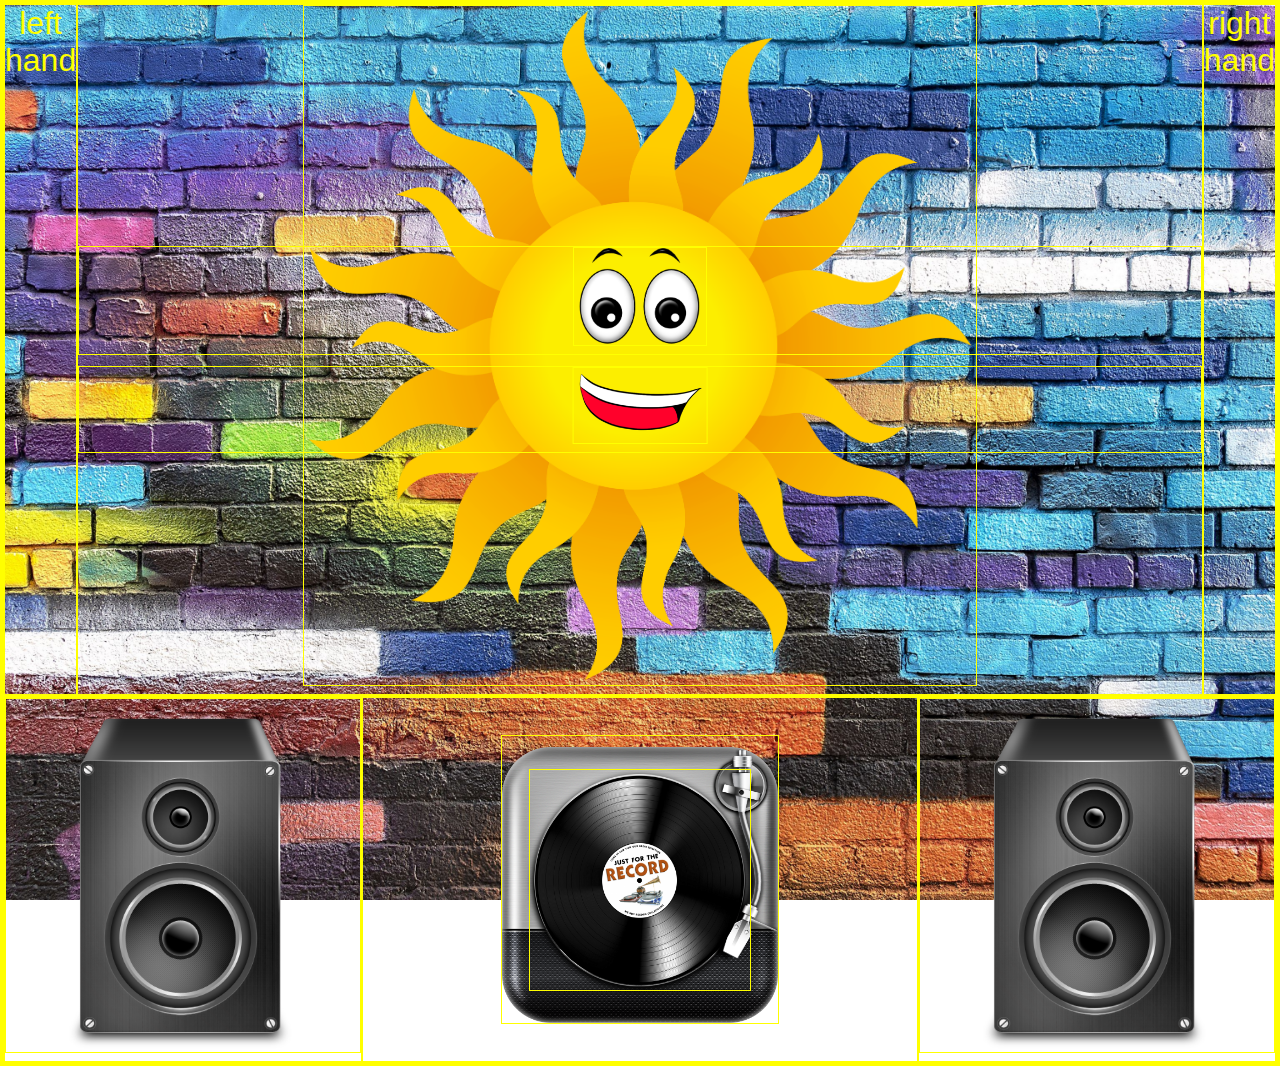
==== index.html @ c1c458bb "positioning: speakers, player and vinyl" ====
<!DOCTYPE html>
<html lang="en">

<head>
    <meta charset="UTF-8">
    <meta name="viewport" content="width=device-width, initial-scale=1.0">
    <title>Jump_Around_Sun</title>
    <link rel="stylesheet" href="./css/style.css">
</head>

<body>
    <div class="wrapper">
        <div class="wrapper__line">
            <div class="wrapper__item">left hand</div>
            <div class="wrapper__item wrapper__item--body">
                <div class="element-body-up">
                    <img class="sun_eyes" src="./images/eyes/11.png" alt="eyes">
                </div>
                <img class="sun_body" src="./images/sun.png" alt="sun">
                <div class="element-body-down">
                    <img class="sun_mouth" src="./images/mouth/smile1.png" alt="">
                </div>
            </div>
            <div class="wrapper__item">right hand</div>
        </div>
        <div class="wrapper__line">
            <div class="wrapper__item">
                <img class="speaker" src="./images/speaker.png" alt="speaker_left">
            </div>
            <div class="wrapper__item wrapper__item--mod">
                <img class="player" src="./images/player.png" alt="player_vinyl">
                <img class="vinyl" src="./images/vinyl.png" alt="vinyl">
            </div>
            <div class="wrapper__item">
                <img class="speaker" src="./images/speaker.png" alt="speaker_right">
            </div>
        </div>
    </div>
</body>

</html>
---- css/style.css ----
* {
  margin: 0;
  padding: 0;
  list-style-type: none;
  text-decoration: none;
  font-weight: normal;
  font-family: Arial, Helvetica, sans-serif;
  outline: none;
  font-style: normal;
  font-weight: 400;
  line-height: normal;
  box-sizing: border-box;
  border: 1px solid yellow;
}

html {
  font-size: 16px;
}

body {
  font-size: 1rem;
  background: url("../images/background.jpg") no-repeat center center fixed;
  background-size: cover;
  font-size: 2rem;
  color: yellow;
}

.wrapper__line {
  display: flex;
  flex-direction: row;
  justify-content: space-between;
  width: 100%;
}

.wrapper__item {
  position: relative;
  text-align: center;
}

.wrapper__block {
  display: flex;
  flex-direction: row;
}

img.sun_body {
  width: 60%;
  z-index: 99;
}

.wrapper__item--body {
  position: relative;
}

.sun_body:hover {
  animation-name: rotate;
  animation-duration: 90s;
  animation-iteration-count: infinite;
}

@keyframes rotate {
  0% {
    transform: rotate(0);
  }
  100% {
    transform: rotate(5200deg);
  }
}
.element-body-up {
  width: 100%;
  position: absolute;
  top: 35%;
  z-index: 50;
}
.element-body-up img.sun_eyes {
  width: 12%;
}

.element-body-down {
  width: 100%;
  position: absolute;
  bottom: 35%;
  z-index: 50;
}
.element-body-down img.sun_mouth {
  width: 12%;
  transform: scaleX(-1);
}

img.speaker {
  width: 100%;
}

img.player {
  width: 50%;
  z-index: 49;
  position: absolute;
  padding-top: 2%;
}

img.vinyl {
  width: 40%;
  z-index: 51;
}

.wrapper__item--mod {
  display: flex;
  justify-content: center;
  align-items: center;
}/*# sourceMappingURL=style.css.map */
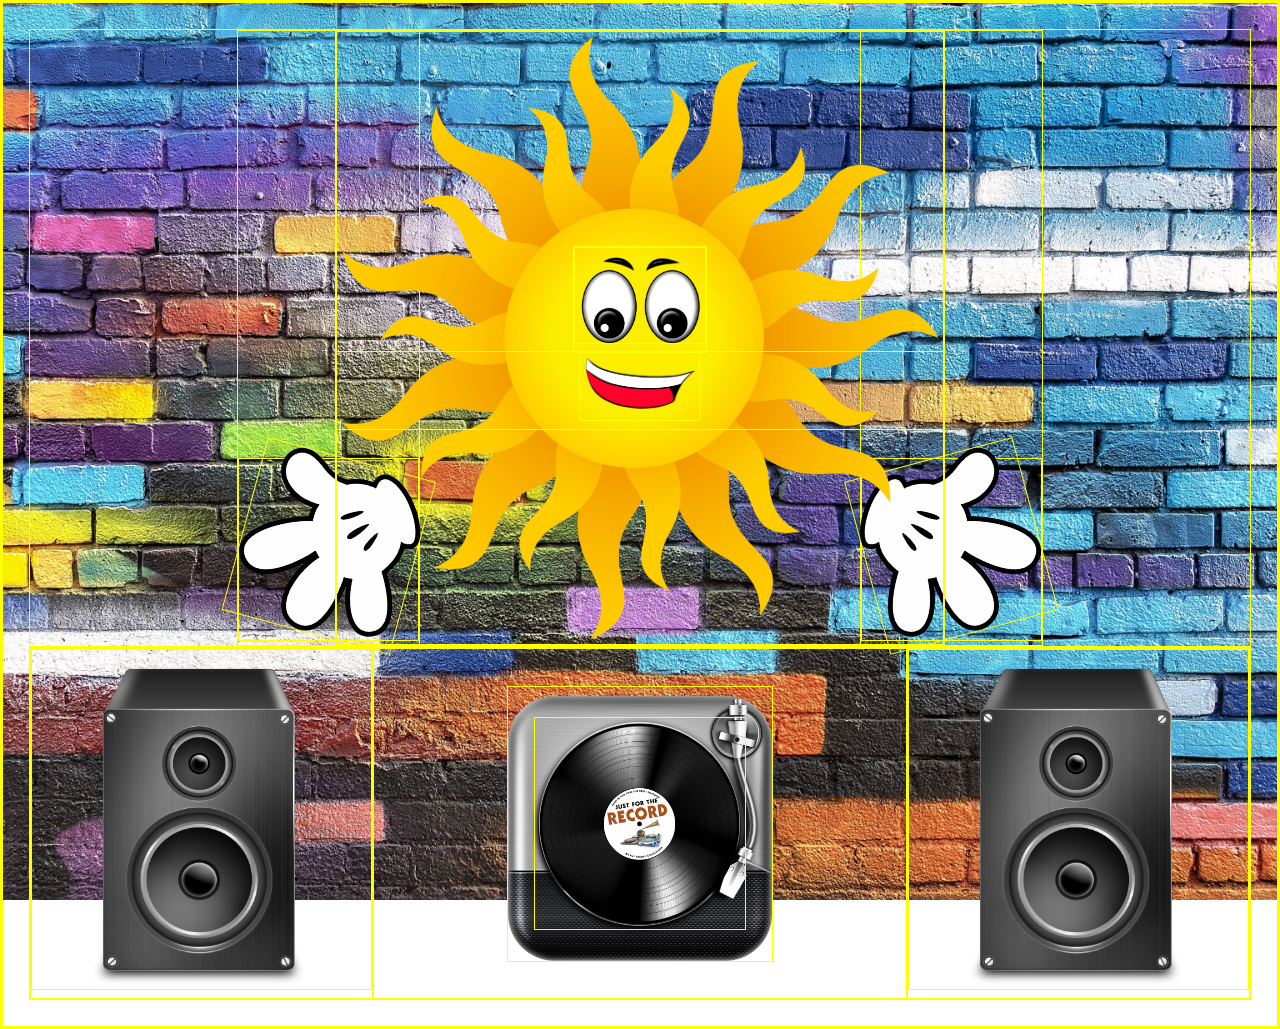
==== commit d800013c: "added elements 'hands' and antimation for them" ====
--- a/index.html
+++ b/index.html
@@ -9,19 +9,36 @@
 </head>
 
 <body>
+    <audio preload="auto" loop autoplay src="./audio/house_of_pain _ jump_around.mp3">
+        Браузер не поддерживает воспроизведение звуковых медиафайлов
+    </audio>
     <div class="wrapper">
-        <div class="wrapper__line">
-            <div class="wrapper__item">left hand</div>
+        <div class="wrapper__line wrapper__line--mod">
+            <div class="wrapper__item wrapper__item--hand-right">
+                <div class="wrapper__block-right_hand_four">
+                    <img class="right_hand_four" src="./images/hand/four.png" alt="right_hand">
+                </div>
+                <div class="wrapper__block-right_hand_like">
+                    <img class="right_hand_like" src="./images/hand/like.png" alt="right_hand_like">
+                </div>
+            </div>
             <div class="wrapper__item wrapper__item--body">
                 <div class="element-body-up">
-                    <img class="sun_eyes" src="./images/eyes/11.png" alt="eyes">
+                    <img class="sun_eyes" src="./images/eyes/eyes_down.png" alt="eyes">
                 </div>
                 <img class="sun_body" src="./images/sun.png" alt="sun">
                 <div class="element-body-down">
                     <img class="sun_mouth" src="./images/mouth/smile1.png" alt="">
                 </div>
             </div>
-            <div class="wrapper__item">right hand</div>
+            <div class="wrapper__item wrapper__item--hand-left">
+                <div class="wrapper__block-left_hand_four">
+                    <img class="left_hand_four" src="./images/hand/four.png" alt="left_hand">
+                </div>
+                <div class="wrapper__block-left_hand_like">
+                    <img class="left_hand_like" src="./images/hand/like.png" alt="leftt_hand_like">
+                </div>
+            </div>
         </div>
         <div class="wrapper__line">
             <div class="wrapper__item">
--- a/css/style.css
+++ b/css/style.css
@@ -25,11 +25,18 @@
   color: yellow;
 }
 
+img {
+  width: 100%;
+}
+
+.wrapper {
+  padding: 2%;
+}
+
 .wrapper__line {
   display: flex;
   flex-direction: row;
   justify-content: space-between;
-  width: 100%;
 }
 
 .wrapper__item {
@@ -42,21 +49,34 @@
   flex-direction: row;
 }
 
-img.sun_body {
-  width: 60%;
-  z-index: 99;
+.wrapper__item--body {
+  width: 50%;
+  display: flex;
+  position: relative;
+  justify-content: center;
+  z-index: 49;
 }
-
-.wrapper__item--body {
-  position: relative;
+.wrapper__item--body .element-body-up {
+  width: 22%;
+  position: absolute;
+  top: 35%;
+  z-index: 50;
 }
-
-.sun_body:hover {
+.wrapper__item--body .element-body-down {
+  width: 100%;
+  position: absolute;
+  bottom: 35%;
+  z-index: 50;
+}
+.wrapper__item--body .element-body-down img.sun_mouth {
+  width: 20%;
+  transform: scaleX(-1);
+}
+.wrapper__item--body .sun_body:hover {
   animation-name: rotate;
   animation-duration: 90s;
   animation-iteration-count: infinite;
 }
-
 @keyframes rotate {
   0% {
     transform: rotate(0);
@@ -65,25 +85,62 @@
     transform: rotate(5200deg);
   }
 }
-.element-body-up {
-  width: 100%;
-  position: absolute;
-  top: 35%;
+
+.wrapper__line--mod {
+  display: flex;
+  justify-content: center;
+}
+
+.wrapper__item--hand-right {
+  padding-top: 35%;
+  width: 15%;
+  left: 7%;
+  transition: all 0.5s;
+}
+
+.wrapper__item--hand-left {
+  padding-top: 35%;
+  width: 15%;
+  right: 7%;
+  transition: all 0.5s;
+}
+
+.right_hand_four {
+  rotate: -75deg;
+}
+
+.left_hand_four {
+  transform: scaleX(-1);
+  rotate: 75deg;
+}
+
+.left_hand_like {
+  transform: scaleX(-1);
+}
+
+.wrapper__block-right_hand_like,
+.wrapper__block-left_hand_like {
+  display: none;
+}
+
+.wrapper__item--hand-right:active .wrapper__block-right_hand_four,
+.wrapper__item--hand-left:active .wrapper__block-left_hand_four {
+  display: none;
+}
+
+.wrapper__item--hand-right:active .wrapper__block-right_hand_like,
+.wrapper__item--hand-left:active .wrapper__block-left_hand_like {
+  display: block;
+}
+
+.wrapper__item--hand-right:active {
+  left: 17%;
   z-index: 50;
 }
-.element-body-up img.sun_eyes {
-  width: 12%;
-}
 
-.element-body-down {
-  width: 100%;
-  position: absolute;
-  bottom: 35%;
+.wrapper__item--hand-left:active {
+  right: 17%;
   z-index: 50;
-}
-.element-body-down img.sun_mouth {
-  width: 12%;
-  transform: scaleX(-1);
 }
 
 img.speaker {
@@ -94,7 +151,7 @@
   width: 50%;
   z-index: 49;
   position: absolute;
-  padding-top: 2%;
+  padding-top: 1.8%;
 }
 
 img.vinyl {
@@ -106,4 +163,19 @@
   display: flex;
   justify-content: center;
   align-items: center;
+}
+
+.vinyl:hover {
+  animation-name: rotate_vinyl;
+  animation-duration: 300s;
+  animation-iteration-count: infinite;
+}
+
+@keyframes rotate_vinyl {
+  0% {
+    transform: rotate(0);
+  }
+  100% {
+    transform: rotate(-50200deg);
+  }
 }/*# sourceMappingURL=style.css.map */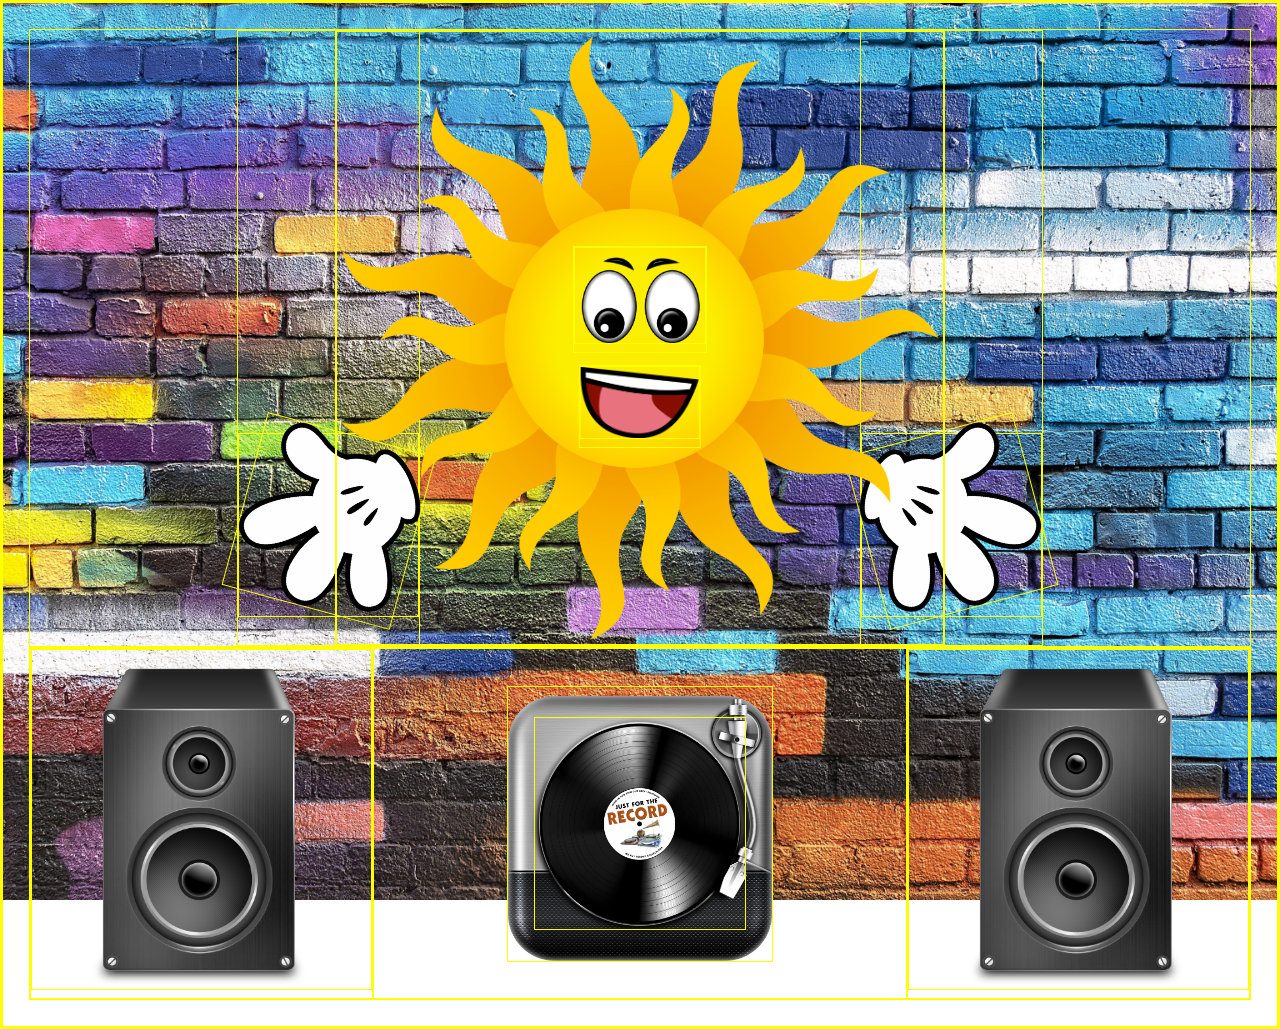
==== commit 28242c64: "added antimation (:hover & :active) for elements 'eyes' and 'mouth'" ====
--- a/index.html
+++ b/index.html
@@ -24,11 +24,14 @@
             </div>
             <div class="wrapper__item wrapper__item--body">
                 <div class="element-body-up">
-                    <img class="sun_eyes" src="./images/eyes/eyes_down.png" alt="eyes">
+                    <img class="sun_eyes_down" src="./images/eyes/eyes_down.png" alt="eyes_down">
+                    <img class="sun_eyes_up" src="./images/eyes/eyes_up.png" alt="eyes_up">
+                    <img class="sunglasses" src="./images/other/sunglasses.png" alt="sunglasses">
                 </div>
                 <img class="sun_body" src="./images/sun.png" alt="sun">
                 <div class="element-body-down">
-                    <img class="sun_mouth" src="./images/mouth/smile1.png" alt="">
+                    <img class="sun_mouth_smile" src="./images/mouth/mouth_smile.png" alt="mouth_smile">
+                    <img class="sun_mouth_angry" src="./images/mouth/mouth_angry.png" alt="mouth_angry">
                 </div>
             </div>
             <div class="wrapper__item wrapper__item--hand-left">
@@ -41,14 +44,14 @@
             </div>
         </div>
         <div class="wrapper__line">
-            <div class="wrapper__item">
+            <div class="wrapper__item wrapper__item--spec">
                 <img class="speaker" src="./images/speaker.png" alt="speaker_left">
             </div>
             <div class="wrapper__item wrapper__item--mod">
                 <img class="player" src="./images/player.png" alt="player_vinyl">
                 <img class="vinyl" src="./images/vinyl.png" alt="vinyl">
             </div>
-            <div class="wrapper__item">
+            <div class="wrapper__item wrapper__item--spec">
                 <img class="speaker" src="./images/speaker.png" alt="speaker_right">
             </div>
         </div>
--- a/css/style.css
+++ b/css/style.css
@@ -62,15 +62,50 @@
   top: 35%;
   z-index: 50;
 }
+.wrapper__item--body .sun_eyes_up {
+  display: none;
+}
+.wrapper__item--body .sunglasses {
+  display: none;
+}
+.wrapper__item--body .element-body-up:hover .sun_eyes_down {
+  display: none;
+}
+.wrapper__item--body .element-body-up:hover .sun_eyes_up {
+  display: block;
+}
+.wrapper__item--body .element-body-up:active .sun_eyes_up,
+.wrapper__item--body .element-body-up:active .sun_eyes_down {
+  display: none;
+}
+.wrapper__item--body .element-body-up:active {
+  position: absolute;
+  width: 70%;
+  rotate: 8deg;
+  top: 26%;
+}
+.wrapper__item--body .element-body-up:active .sunglasses {
+  display: block;
+}
 .wrapper__item--body .element-body-down {
-  width: 100%;
-  position: absolute;
+  width: 20%;
+  position: absolute;
+  bottom: 32%;
+  z-index: 50;
+  transform: scaleX(-1);
+}
+.wrapper__item--body .sun_mouth_angry {
+  display: none;
+}
+.wrapper__item--body .element-body-down:active .sun_mouth_smile {
+  display: none;
+}
+.wrapper__item--body .element-body-down:active .sun_mouth_angry {
+  display: block;
+}
+.wrapper__item--body .element-body-down:active {
+  transform: scaleX(-1);
   bottom: 35%;
-  z-index: 50;
-}
-.wrapper__item--body .element-body-down img.sun_mouth {
-  width: 20%;
-  transform: scaleX(-1);
 }
 .wrapper__item--body .sun_body:hover {
   animation-name: rotate;
@@ -92,14 +127,14 @@
 }
 
 .wrapper__item--hand-right {
-  padding-top: 35%;
+  padding-top: 33%;
   width: 15%;
   left: 7%;
   transition: all 0.5s;
 }
 
 .wrapper__item--hand-left {
-  padding-top: 35%;
+  padding-top: 33%;
   width: 15%;
   right: 7%;
   transition: all 0.5s;
@@ -141,10 +176,6 @@
 .wrapper__item--hand-left:active {
   right: 17%;
   z-index: 50;
-}
-
-img.speaker {
-  width: 100%;
 }
 
 img.player {
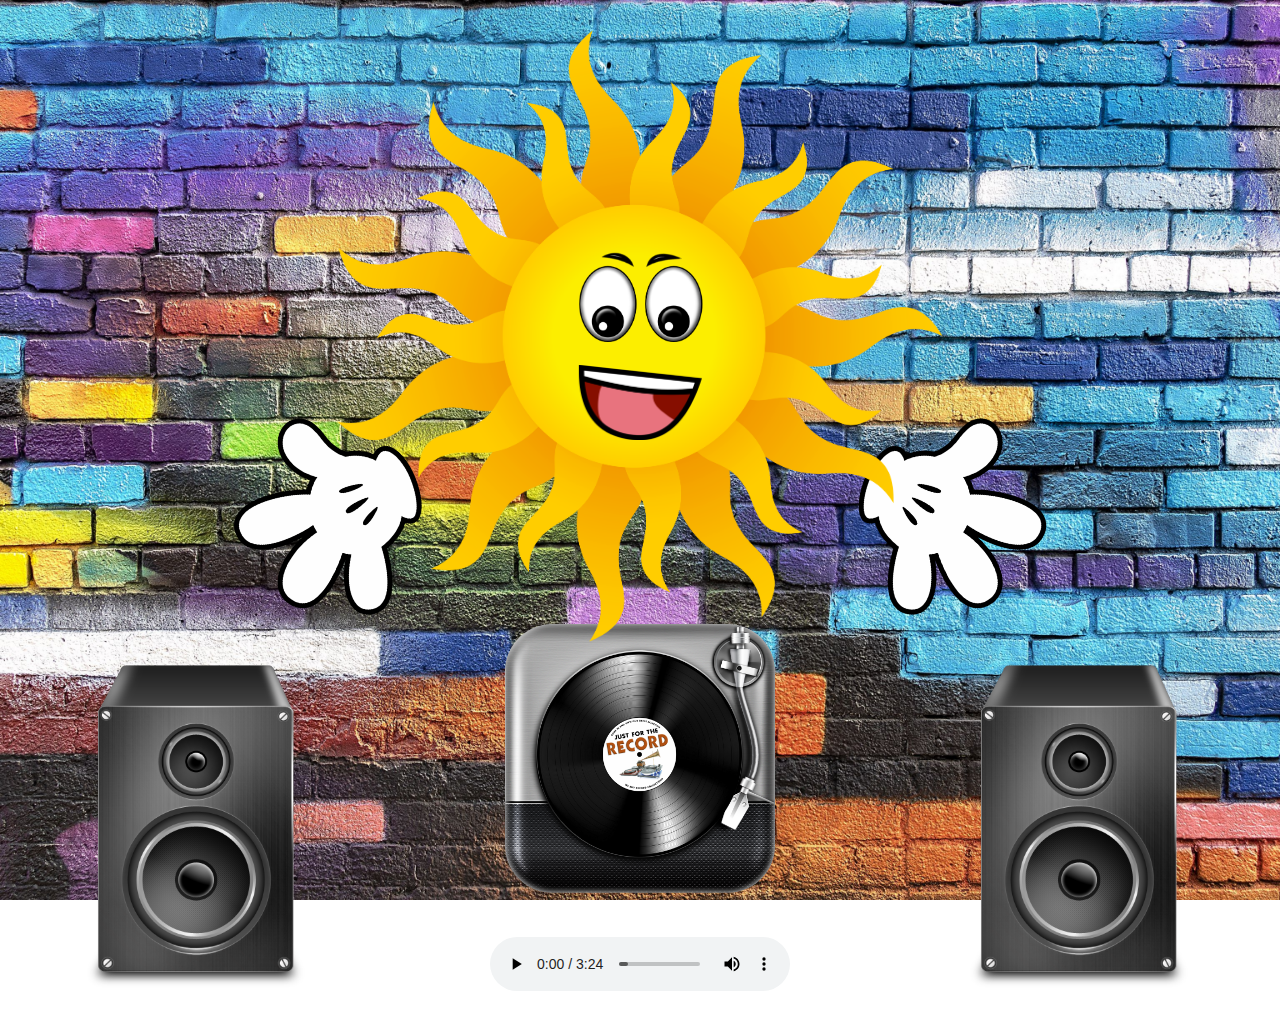
==== commit 469539fc: "added a player panel and changed the animation for vinyl" ====
--- a/index.html
+++ b/index.html
@@ -9,9 +9,6 @@
 </head>
 
 <body>
-    <audio preload="auto" loop autoplay src="./audio/house_of_pain _ jump_around.mp3">
-        Браузер не поддерживает воспроизведение звуковых медиафайлов
-    </audio>
     <div class="wrapper">
         <div class="wrapper__line wrapper__line--mod">
             <div class="wrapper__item wrapper__item--hand-right">
@@ -48,13 +45,23 @@
                 <img class="speaker" src="./images/speaker.png" alt="speaker_left">
             </div>
             <div class="wrapper__item wrapper__item--mod">
-                <img class="player" src="./images/player.png" alt="player_vinyl">
-                <img class="vinyl" src="./images/vinyl.png" alt="vinyl">
+                <div class="wrapper__block-player">
+                    <img class="player" src="./images/player.png" alt="player_vinyl">
+                    <img class="vinyl" src="./images/vinyl.png" alt="vinyl">
+                </div>
+                <div class="wrapper__block-controls">
+                    <audio preload="auto" controls src="./audio/house_of_pain _ jump_around.mp3">
+                        Браузер не поддерживает воспроизведение звуковых медиафайлов
+                    </audio>
+                </div>
             </div>
             <div class="wrapper__item wrapper__item--spec">
                 <img class="speaker" src="./images/speaker.png" alt="speaker_right">
             </div>
         </div>
+        <div class="wrapper__line wrapper__line--spec">
+
+        </div>
     </div>
 </body>
 
--- a/css/style.css
+++ b/css/style.css
@@ -10,7 +10,6 @@
   font-weight: 400;
   line-height: normal;
   box-sizing: border-box;
-  border: 1px solid yellow;
 }
 
 html {
@@ -54,7 +53,7 @@
   display: flex;
   position: relative;
   justify-content: center;
-  z-index: 49;
+  z-index: 50;
 }
 .wrapper__item--body .element-body-up {
   width: 22%;
@@ -178,6 +177,18 @@
   z-index: 50;
 }
 
+.wrapper__item--mod {
+  display: flex;
+  flex-direction: column;
+  justify-content: space-between;
+}
+
+.wrapper__block-player {
+  display: flex;
+  justify-content: center;
+  align-items: center;
+}
+
 img.player {
   width: 50%;
   z-index: 49;
@@ -188,25 +199,14 @@
 img.vinyl {
   width: 40%;
   z-index: 51;
-}
-
-.wrapper__item--mod {
-  display: flex;
-  justify-content: center;
-  align-items: center;
-}
-
-.vinyl:hover {
-  animation-name: rotate_vinyl;
-  animation-duration: 300s;
-  animation-iteration-count: infinite;
-}
-
-@keyframes rotate_vinyl {
-  0% {
-    transform: rotate(0);
-  }
-  100% {
-    transform: rotate(-50200deg);
-  }
+  transition: all 300s;
+}
+
+.wrapper__block-player:hover .vinyl {
+  transform: rotateZ(50000deg);
+  transition: all 100s;
+}
+
+.wrapper__block-player:active .vinyl {
+  transform: none;
 }/*# sourceMappingURL=style.css.map */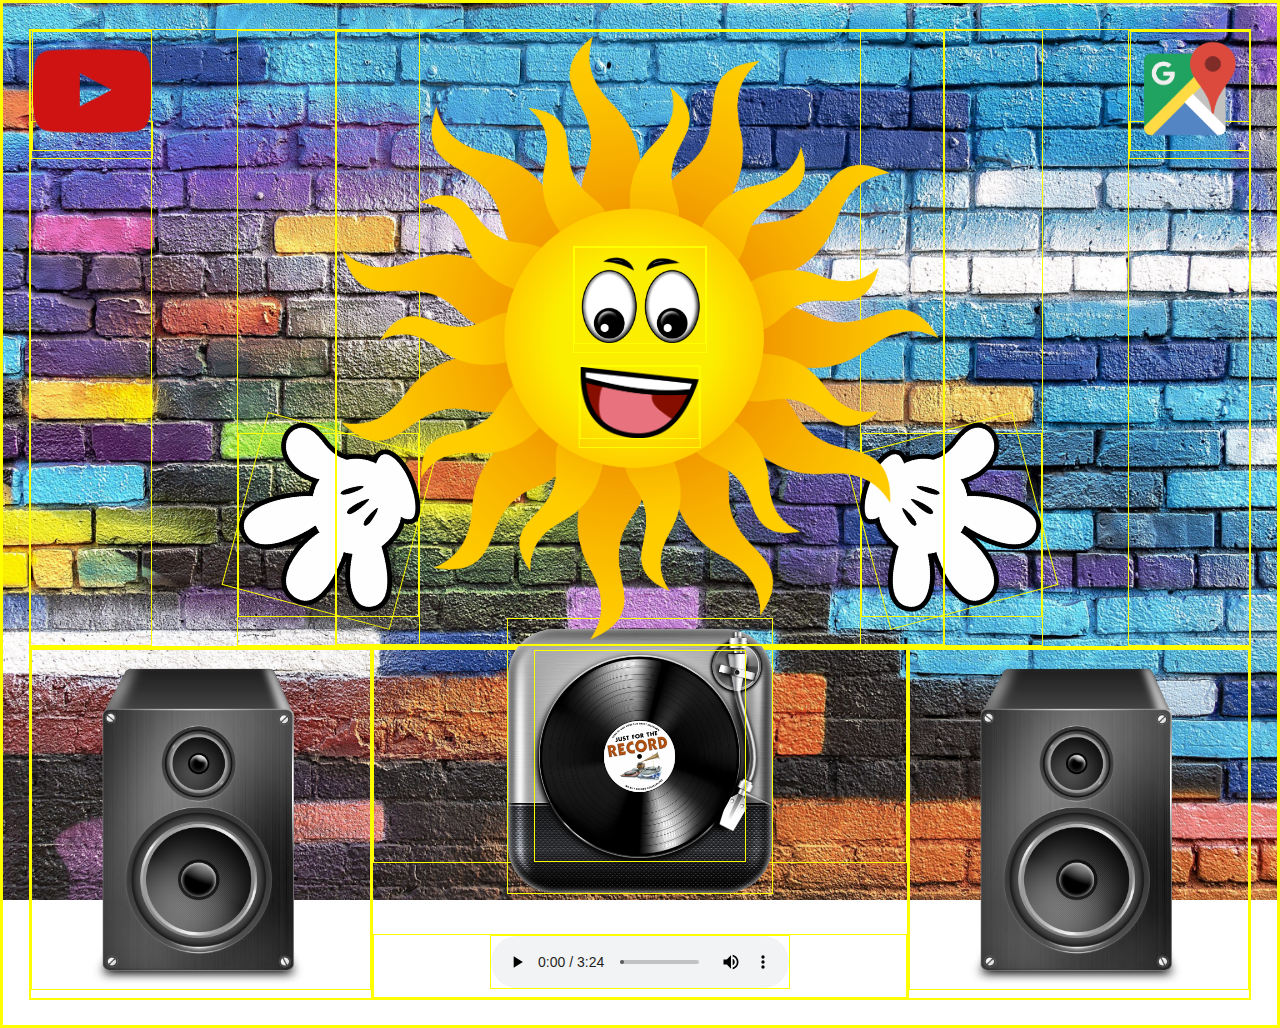
==== commit 6138c066: "added logos YOUTUBE and GOOGLE MAPS for the main page + links + styles" ====
--- a/index.html
+++ b/index.html
@@ -11,33 +11,43 @@
 <body>
     <div class="wrapper">
         <div class="wrapper__line wrapper__line--mod">
+            <div class="wrapper__item wrapper__item--youtube">
+                <a class="wrapper__link" href="#">
+                    <img class="wrapper__img--youtube" src="./images/youtube.png" alt="youtube">
+                </a>
+            </div>
             <div class="wrapper__item wrapper__item--hand-right">
                 <div class="wrapper__block-right_hand_four">
-                    <img class="right_hand_four" src="./images/hand/four.png" alt="right_hand">
+                    <img class="right_hand_four" src="./images/four.png" alt="right_hand">
                 </div>
                 <div class="wrapper__block-right_hand_like">
-                    <img class="right_hand_like" src="./images/hand/like.png" alt="right_hand_like">
+                    <img class="right_hand_like" src="./images/like.png" alt="right_hand_like">
                 </div>
             </div>
             <div class="wrapper__item wrapper__item--body">
                 <div class="element-body-up">
-                    <img class="sun_eyes_down" src="./images/eyes/eyes_down.png" alt="eyes_down">
-                    <img class="sun_eyes_up" src="./images/eyes/eyes_up.png" alt="eyes_up">
-                    <img class="sunglasses" src="./images/other/sunglasses.png" alt="sunglasses">
+                    <img class="sun_eyes_down" src="./images/eyes_down.png" alt="eyes_down">
+                    <img class="sun_eyes_up" src="./images/eyes_up.png" alt="eyes_up">
+                    <img class="sunglasses" src="./images/sunglasses.png" alt="sunglasses">
                 </div>
                 <img class="sun_body" src="./images/sun.png" alt="sun">
                 <div class="element-body-down">
-                    <img class="sun_mouth_smile" src="./images/mouth/mouth_smile.png" alt="mouth_smile">
-                    <img class="sun_mouth_angry" src="./images/mouth/mouth_angry.png" alt="mouth_angry">
+                    <img class="sun_mouth_smile" src="./images/mouth_smile.png" alt="mouth_smile">
+                    <img class="sun_mouth_angry" src="./images/mouth_angry.png" alt="mouth_angry">
                 </div>
             </div>
             <div class="wrapper__item wrapper__item--hand-left">
                 <div class="wrapper__block-left_hand_four">
-                    <img class="left_hand_four" src="./images/hand/four.png" alt="left_hand">
+                    <img class="left_hand_four" src="./images/four.png" alt="left_hand">
                 </div>
                 <div class="wrapper__block-left_hand_like">
-                    <img class="left_hand_like" src="./images/hand/like.png" alt="leftt_hand_like">
+                    <img class="left_hand_like" src="./images/like.png" alt="leftt_hand_like">
                 </div>
+            </div>
+            <div class="wrapper__item wrapper__item--google_maps">
+                <a class="wrapper__link" href="#">
+                    <img class="wrapper__img--google_maps" src="./images/google_maps.png" alt="google_maps">
+                </a>
             </div>
         </div>
         <div class="wrapper__line">
@@ -59,9 +69,6 @@
                 <img class="speaker" src="./images/speaker.png" alt="speaker_right">
             </div>
         </div>
-        <div class="wrapper__line wrapper__line--spec">
-
-        </div>
     </div>
 </body>
 
--- a/css/style.css
+++ b/css/style.css
@@ -10,6 +10,7 @@
   font-weight: 400;
   line-height: normal;
   box-sizing: border-box;
+  border: 1px solid yellow;
 }
 
 html {
@@ -169,12 +170,28 @@
 
 .wrapper__item--hand-right:active {
   left: 17%;
-  z-index: 50;
+  z-index: 51;
 }
 
 .wrapper__item--hand-left:active {
   right: 17%;
   z-index: 50;
+}
+
+.wrapper__item--youtube,
+.wrapper__item--google_maps {
+  width: 10%;
+}
+
+.wrapper__item--youtube:hover .wrapper__img--youtube,
+.wrapper__item--google_maps:hover .wrapper__img--google_maps {
+  background-color: #F6A900;
+}
+
+.wrapper__item--youtube:active .wrapper__img--youtube,
+.wrapper__item--google_maps:active .wrapper__img--google_maps {
+  width: 120%;
+  transition: all 0.5s;
 }
 
 .wrapper__item--mod {
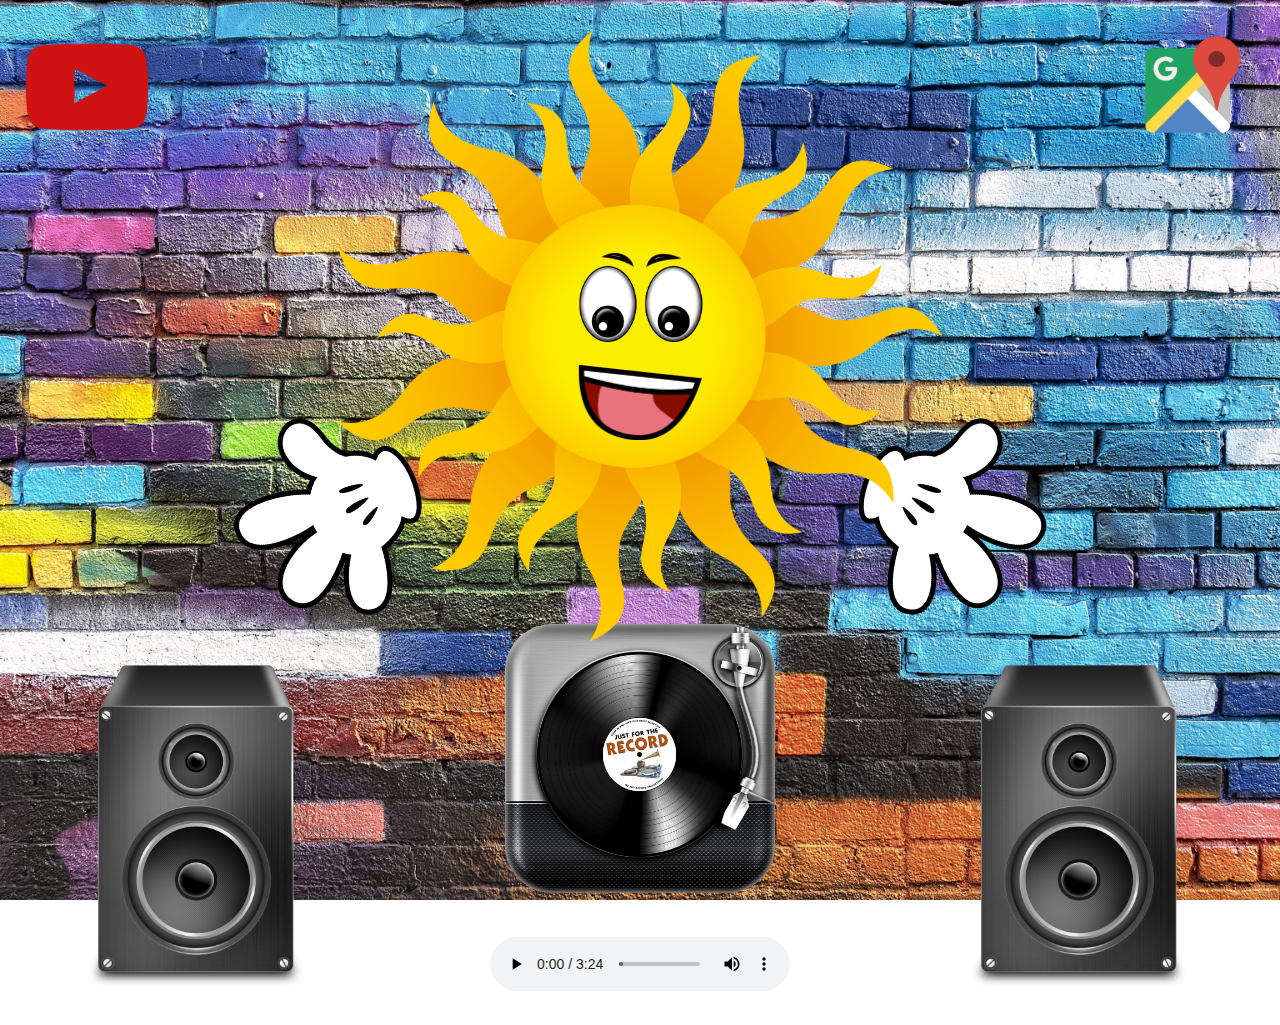
==== commit 0ed0f539: "added a new page and created two iframes in it for YouTube and Google Maps" ====
--- a/index.html
+++ b/index.html
@@ -4,7 +4,7 @@
 <head>
     <meta charset="UTF-8">
     <meta name="viewport" content="width=device-width, initial-scale=1.0">
-    <title>Jump_Around_Sun</title>
+    <title>Sun_Jump_Around</title>
     <link rel="stylesheet" href="./css/style.css">
 </head>
 
@@ -12,7 +12,7 @@
     <div class="wrapper">
         <div class="wrapper__line wrapper__line--mod">
             <div class="wrapper__item wrapper__item--youtube">
-                <a class="wrapper__link" href="#">
+                <a class="wrapper__link" href="./pages/google.html">
                     <img class="wrapper__img--youtube" src="./images/youtube.png" alt="youtube">
                 </a>
             </div>
@@ -45,7 +45,7 @@
                 </div>
             </div>
             <div class="wrapper__item wrapper__item--google_maps">
-                <a class="wrapper__link" href="#">
+                <a class="wrapper__link" href="./pages/google.html">
                     <img class="wrapper__img--google_maps" src="./images/google_maps.png" alt="google_maps">
                 </a>
             </div>
--- a/css/style.css
+++ b/css/style.css
@@ -10,7 +10,6 @@
   font-weight: 400;
   line-height: normal;
   box-sizing: border-box;
-  border: 1px solid yellow;
 }
 
 html {
@@ -226,4 +225,21 @@
 
 .wrapper__block-player:active .vinyl {
   transform: none;
+}
+
+iframe {
+  width: 55%;
+  height: 28vw;
+  border-radius: 30px;
+  border: 8px solid #000;
+  box-shadow: -5px -9px 13px 3px #142142;
+  margin-bottom: 2%;
+}
+
+.wrapper__img--back {
+  width: 40%;
+}
+
+.wrapper__img--back:hover {
+  width: 50%;
 }/*# sourceMappingURL=style.css.map */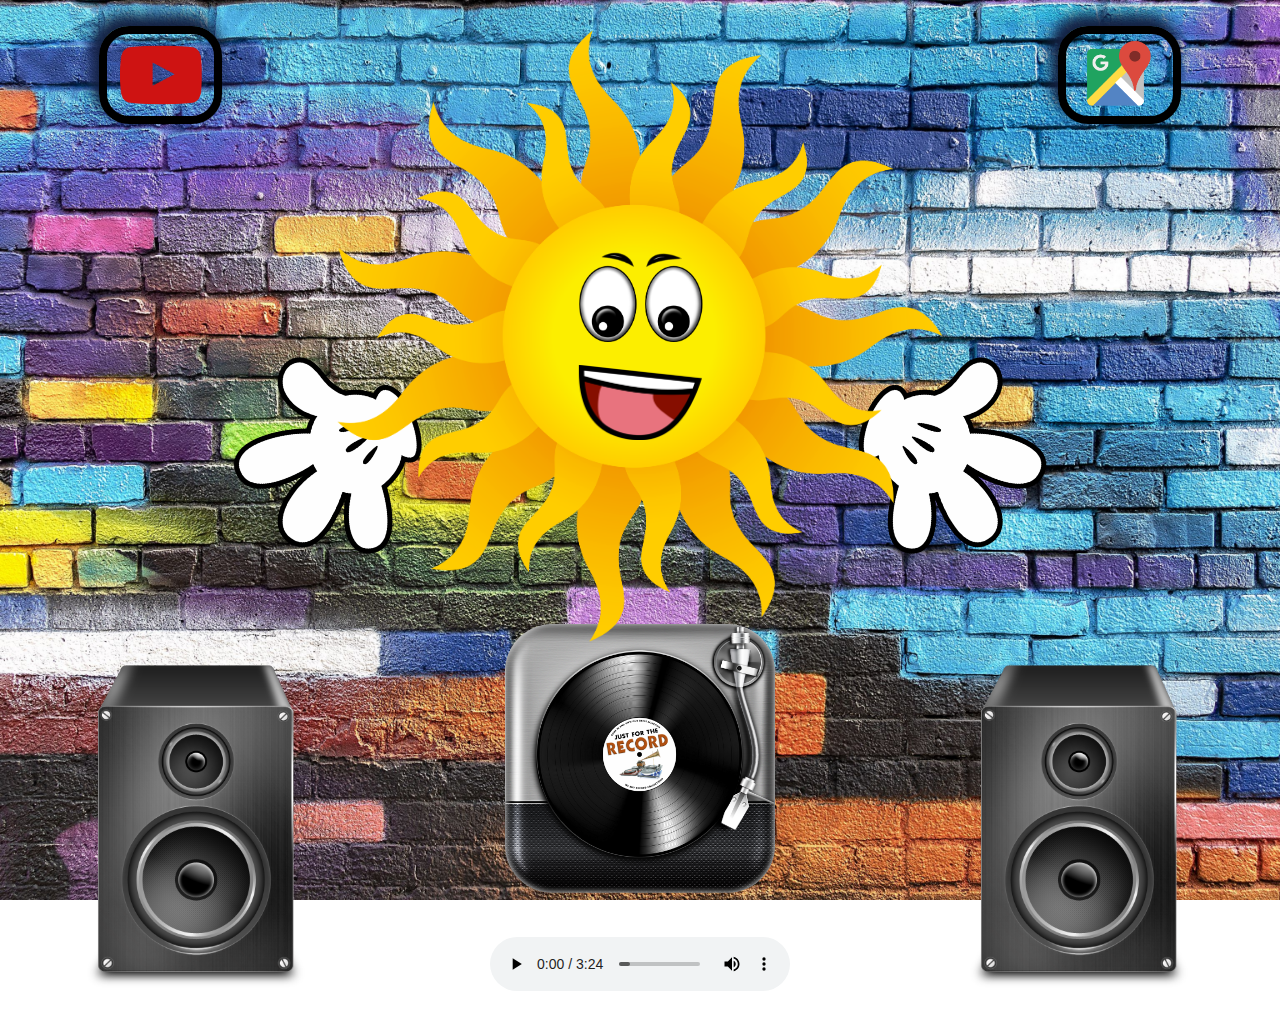
==== commit 3527bcc2: "First public release: all minor bugs fixed" ====
--- a/index.html
+++ b/index.html
@@ -49,10 +49,11 @@
                     <img class="wrapper__img--google_maps" src="./images/google_maps.png" alt="google_maps">
                 </a>
             </div>
+
         </div>
         <div class="wrapper__line">
-            <div class="wrapper__item wrapper__item--spec">
-                <img class="speaker" src="./images/speaker.png" alt="speaker_left">
+            <div class="wrapper__item wrapper__item--spec_left">
+                <img class="speaker_left" src="./images/speaker.png" alt="speaker_left">
             </div>
             <div class="wrapper__item wrapper__item--mod">
                 <div class="wrapper__block-player">
@@ -65,8 +66,8 @@
                     </audio>
                 </div>
             </div>
-            <div class="wrapper__item wrapper__item--spec">
-                <img class="speaker" src="./images/speaker.png" alt="speaker_right">
+            <div class="wrapper__item wrapper__item--spec_right">
+                <img class="speaker_right" src="./images/speaker.png" alt="speaker_right">
             </div>
         </div>
     </div>
--- a/css/style.css
+++ b/css/style.css
@@ -39,27 +39,21 @@
 }
 
 .wrapper__item {
+  text-align: center;
   position: relative;
-  text-align: center;
-}
-
-.wrapper__block {
-  display: flex;
-  flex-direction: row;
 }
 
 .wrapper__item--body {
   width: 50%;
   display: flex;
-  position: relative;
   justify-content: center;
-  z-index: 50;
+  z-index: 51;
 }
 .wrapper__item--body .element-body-up {
   width: 22%;
   position: absolute;
   top: 35%;
-  z-index: 50;
+  z-index: 52;
 }
 .wrapper__item--body .sun_eyes_up {
   display: none;
@@ -90,7 +84,7 @@
   width: 20%;
   position: absolute;
   bottom: 32%;
-  z-index: 50;
+  z-index: 52;
   transform: scaleX(-1);
 }
 .wrapper__item--body .sun_mouth_angry {
@@ -105,11 +99,6 @@
 .wrapper__item--body .element-body-down:active {
   transform: scaleX(-1);
   bottom: 35%;
-}
-.wrapper__item--body .sun_body:hover {
-  animation-name: rotate;
-  animation-duration: 90s;
-  animation-iteration-count: infinite;
 }
 @keyframes rotate {
   0% {
@@ -119,24 +108,42 @@
     transform: rotate(5200deg);
   }
 }
+.wrapper__item--body .sun_body:hover {
+  animation: rotate;
+  animation-duration: 90s;
+  animation-iteration-count: infinite;
+}
+
+@keyframes jump {
+  1% {
+    transform: translateY(200px);
+  }
+  100% {
+    transform: translateY(-50%);
+  }
+}
+.wrapper__item--body:active {
+  animation: jump 0.29s infinite alternate forwards;
+}
 
 .wrapper__line--mod {
   display: flex;
   justify-content: center;
 }
 
+.wrapper__item--hand-right,
+.wrapper__item--hand-left {
+  padding-top: 28%;
+  width: 15%;
+  transition: all 0.5s;
+}
+
 .wrapper__item--hand-right {
-  padding-top: 33%;
-  width: 15%;
   left: 7%;
-  transition: all 0.5s;
 }
 
 .wrapper__item--hand-left {
-  padding-top: 33%;
-  width: 15%;
   right: 7%;
-  transition: all 0.5s;
 }
 
 .right_hand_four {
@@ -169,27 +176,51 @@
 
 .wrapper__item--hand-right:active {
   left: 17%;
-  z-index: 51;
+  z-index: 52;
+  transform: scale(1.3);
 }
 
 .wrapper__item--hand-left:active {
   right: 17%;
-  z-index: 50;
+  z-index: 52;
+  transform: scale(1.3);
 }
 
 .wrapper__item--youtube,
 .wrapper__item--google_maps {
   width: 10%;
 }
-
-.wrapper__item--youtube:hover .wrapper__img--youtube,
-.wrapper__item--google_maps:hover .wrapper__img--google_maps {
+.wrapper__item--youtube .wrapper__img--youtube,
+.wrapper__item--youtube .wrapper__img--google_maps,
+.wrapper__item--google_maps .wrapper__img--youtube,
+.wrapper__item--google_maps .wrapper__img--google_maps {
+  padding: 0 10%;
+  border-radius: 30px;
+  border: 8px solid #000;
+  box-shadow: -5px -9px 13px 3px #142142;
+  transition: all 0.5s;
+}
+.wrapper__item--youtube .wrapper__img--youtube,
+.wrapper__item--google_maps .wrapper__img--youtube {
+  float: left;
+}
+.wrapper__item--youtube .wrapper__img--google_maps,
+.wrapper__item--google_maps .wrapper__img--google_maps {
+  float: right;
+}
+
+.wrapper__item--youtube {
+  left: 6%;
+}
+
+.wrapper__item--google_maps {
+  right: 6%;
+}
+
+.wrapper__img--youtube:hover,
+.wrapper__img--google_maps:hover {
   background-color: #F6A900;
-}
-
-.wrapper__item--youtube:active .wrapper__img--youtube,
-.wrapper__item--google_maps:active .wrapper__img--google_maps {
-  width: 120%;
+  width: 140%;
   transition: all 0.5s;
 }
 
@@ -214,7 +245,7 @@
 
 img.vinyl {
   width: 40%;
-  z-index: 51;
+  z-index: 50;
   transition: all 300s;
 }
 
@@ -225,6 +256,14 @@
 
 .wrapper__block-player:active .vinyl {
   transform: none;
+}
+
+.wrapper__item--spec_left:active .speaker_left {
+  transform: skew(-5deg, 15deg);
+}
+
+.wrapper__item--spec_right:active .speaker_right {
+  transform: skew(5deg, -15deg);
 }
 
 iframe {
@@ -238,8 +277,10 @@
 
 .wrapper__img--back {
   width: 40%;
+  transition: all 0.5s;
 }
 
 .wrapper__img--back:hover {
   width: 50%;
+  transition: all 0.5s;
 }/*# sourceMappingURL=style.css.map */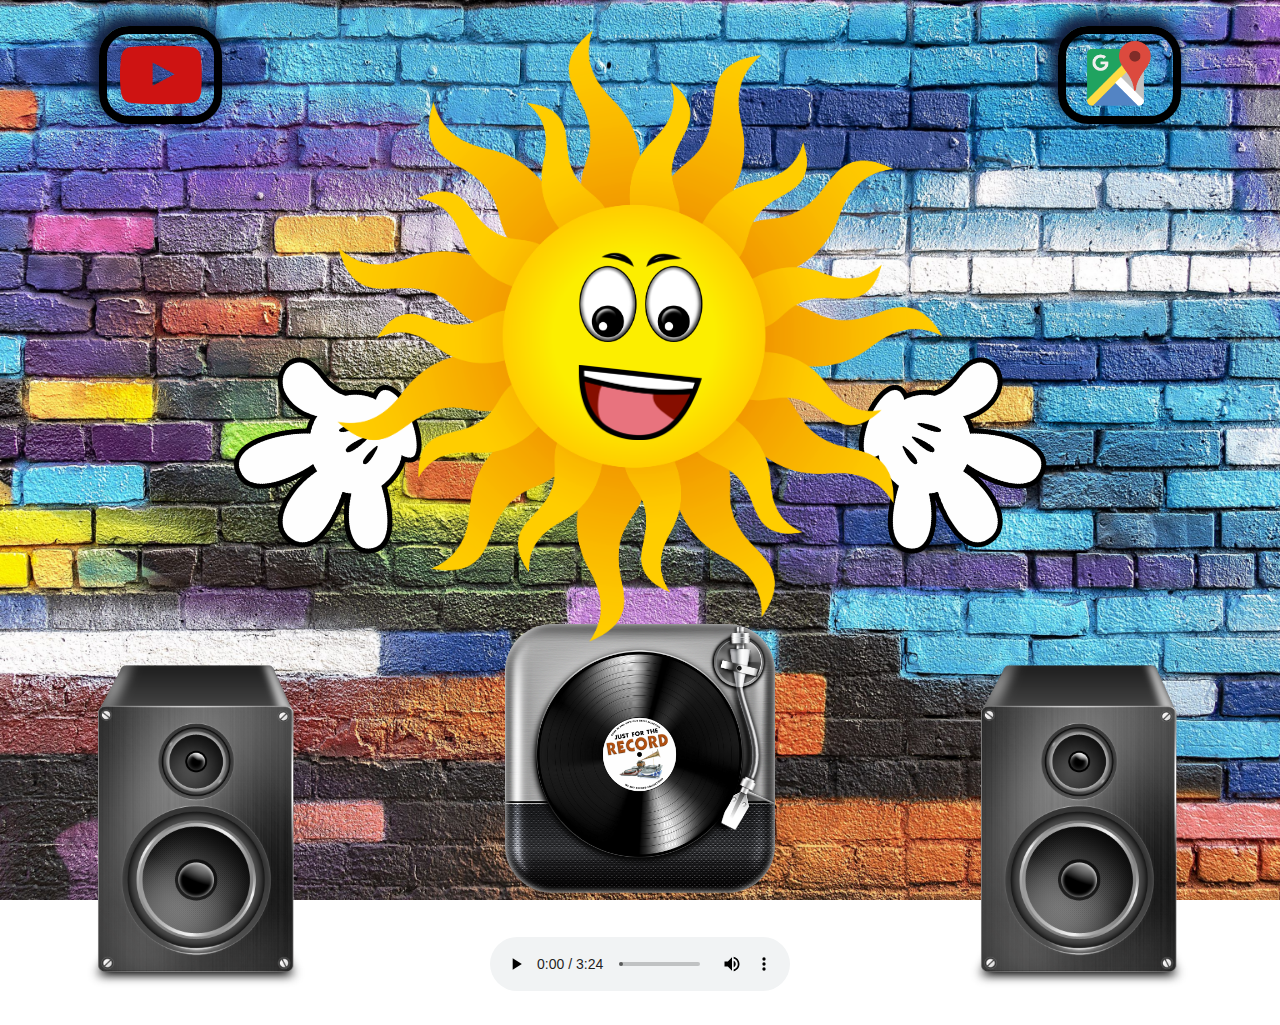
==== commit 3af610b2: "Corrected audio file name (spaces removed)." ====
--- a/index.html
+++ b/index.html
@@ -41,7 +41,7 @@
                     <img class="left_hand_four" src="./images/four.png" alt="left_hand">
                 </div>
                 <div class="wrapper__block-left_hand_like">
-                    <img class="left_hand_like" src="./images/like.png" alt="leftt_hand_like">
+                    <img class="left_hand_like" src="./images/like.png" alt="left_hand_like">
                 </div>
             </div>
             <div class="wrapper__item wrapper__item--google_maps">
@@ -61,7 +61,7 @@
                     <img class="vinyl" src="./images/vinyl.png" alt="vinyl">
                 </div>
                 <div class="wrapper__block-controls">
-                    <audio preload="auto" controls src="./audio/house_of_pain _ jump_around.mp3">
+                    <audio preload="auto" controls src="./audio/house_of_pain_jump_around.mp3">
                         Браузер не поддерживает воспроизведение звуковых медиафайлов
                     </audio>
                 </div>
